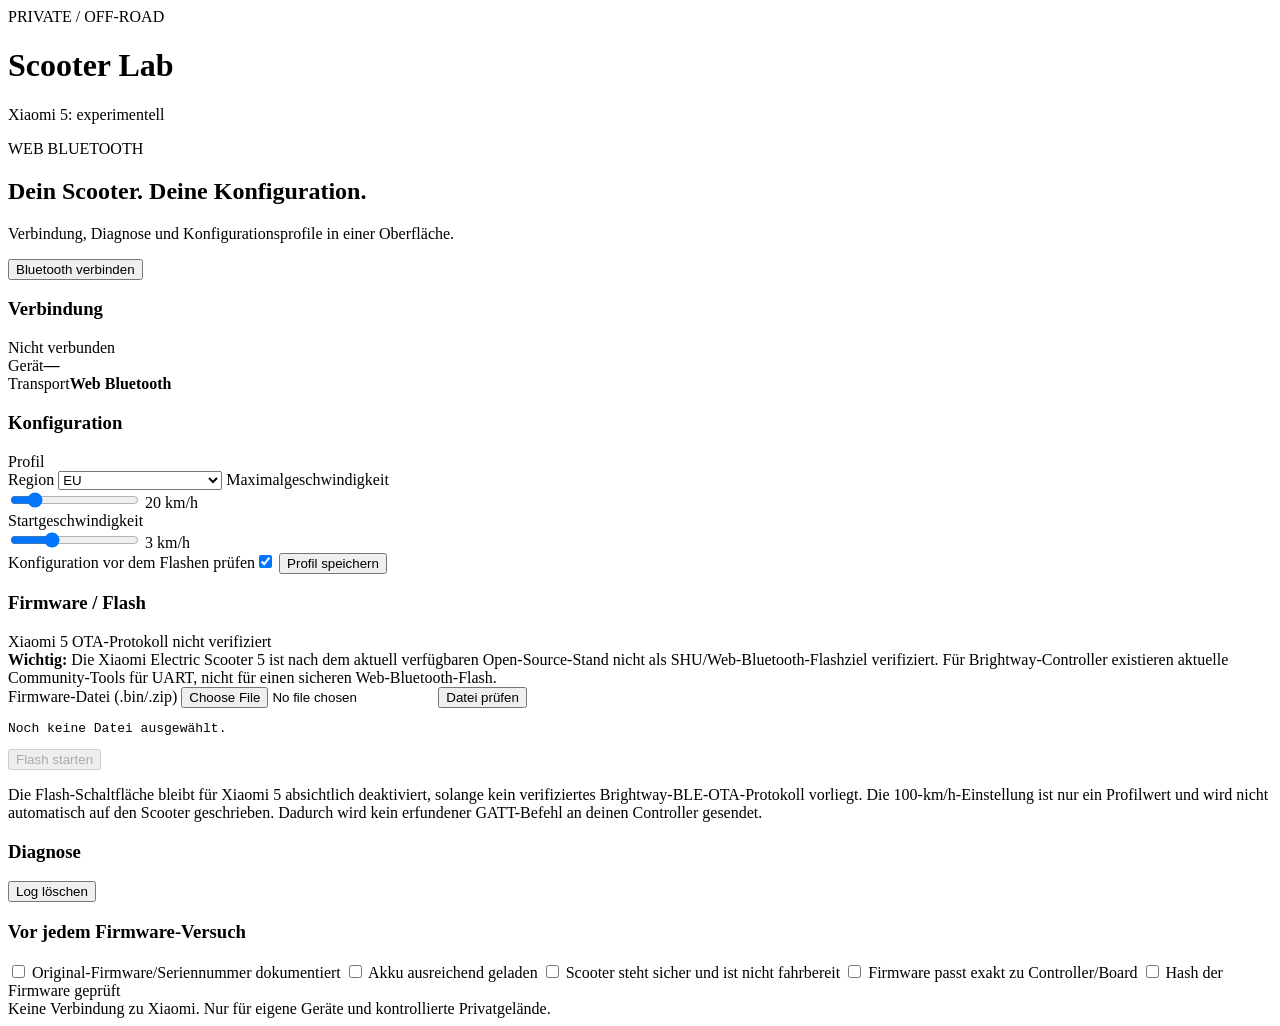
==== index.html @ a2d95643 "Add files via upload" ====
<!doctype html>
<html lang="de">
<head>
  <meta charset="utf-8">
  <meta name="viewport" content="width=device-width,initial-scale=1,viewport-fit=cover">
  <meta name="theme-color" content="#0b0d10">
  <meta name="description" content="Privates Scooter-Tuning-Dashboard mit Web-Bluetooth-Prüfung.">
  <link rel="manifest" href="./manifest.webmanifest">
  <link rel="icon" href="./icons/icon.svg" type="image/svg+xml">
  <link rel="stylesheet" href="./src/styles.css">
  <title>Scooter Lab</title>
</head>
<body>
<header class="topbar">
  <div>
    <div class="eyebrow">PRIVATE / OFF-ROAD</div>
    <h1>Scooter Lab</h1>
  </div>
  <span id="supportBadge" class="badge badge-warn">Xiaomi 5: experimentell</span>
</header>

<main class="shell">
  <section class="hero card">
    <div>
      <p class="eyebrow">WEB BLUETOOTH</p>
      <h2>Dein Scooter. Deine Konfiguration.</h2>
      <p class="muted">Verbindung, Diagnose und Konfigurationsprofile in einer Oberfläche.</p>
    </div>
    <button id="connectBtn" class="btn btn-primary">Bluetooth verbinden</button>
  </section>

  <section class="grid">
    <article class="card">
      <div class="card-head"><h3>Verbindung</h3><span id="connDot" class="dot"></span></div>
      <div id="connectionState" class="big-value">Nicht verbunden</div>
      <div class="kv"><span>Gerät</span><b id="deviceName">—</b></div>
      <div class="kv"><span>Transport</span><b>Web Bluetooth</b></div>
      <div id="browserWarning" class="notice hidden"></div>
    </article>

    <article class="card">
      <div class="card-head"><h3>Konfiguration</h3><span class="badge">Profil</span></div>
      <label>Region
        <select id="region">
          <option value="EU">EU</option>
          <option value="DE">DE</option>
          <option value="US">US</option>
          <option value="OFFROAD">Privatgelände / Off-road</option>
        </select>
      </label>
      <label>Maximalgeschwindigkeit
        <div class="range-row">
          <input id="speed" type="range" min="6" max="100" step="1" value="20">
          <output id="speedOut">20 km/h</output>
        </div>
      </label>
      <label>Startgeschwindigkeit
        <div class="range-row">
          <input id="startSpeed" type="range" min="0" max="10" step="1" value="3">
          <output id="startSpeedOut">3 km/h</output>
        </div>
      </label>
      <label class="switch-row"><span>Konfiguration vor dem Flashen prüfen</span><input id="verify" type="checkbox" checked></label>
      <button id="saveProfile" class="btn btn-secondary">Profil speichern</button>
    </article>
  </section>

  <section class="card">
    <div class="card-head"><h3>Firmware / Flash</h3><span id="flashBadge" class="badge badge-danger">Xiaomi 5 OTA-Protokoll nicht verifiziert</span></div>
    <div class="notice danger">
      <b>Wichtig:</b> Die Xiaomi Electric Scooter 5 ist nach dem aktuell verfügbaren Open-Source-Stand nicht als SHU/Web-Bluetooth-Flashziel verifiziert. Für Brightway-Controller existieren aktuelle Community-Tools für UART, nicht für einen sicheren Web-Bluetooth-Flash.
    </div>
    <div class="firmware-row">
      <label class="file">
        <span>Firmware-Datei (.bin/.zip)</span>
        <input id="firmwareFile" type="file" accept=".bin,.zip,application/octet-stream,application/zip">
      </label>
      <button id="verifyFirmware" class="btn btn-secondary">Datei prüfen</button>
    </div>
    <pre id="firmwareInfo" class="terminal">Noch keine Datei ausgewählt.</pre>
    <button id="flashBtn" class="btn btn-disabled" disabled>Flash starten</button>
    <p class="muted small">Die Flash-Schaltfläche bleibt für Xiaomi 5 absichtlich deaktiviert, solange kein verifiziertes Brightway-BLE-OTA-Protokoll vorliegt. Die 100-km/h-Einstellung ist nur ein Profilwert und wird nicht automatisch auf den Scooter geschrieben. Dadurch wird kein erfundener GATT-Befehl an deinen Controller gesendet.</p>
  </section>

  <section class="card">
    <div class="card-head"><h3>Diagnose</h3><button id="clearLog" class="text-btn">Log löschen</button></div>
    <pre id="log" class="terminal" aria-live="polite"></pre>
  </section>

  <section class="card checklist">
    <h3>Vor jedem Firmware-Versuch</h3>
    <label><input type="checkbox"> Original-Firmware/Seriennummer dokumentiert</label>
    <label><input type="checkbox"> Akku ausreichend geladen</label>
    <label><input type="checkbox"> Scooter steht sicher und ist nicht fahrbereit</label>
    <label><input type="checkbox"> Firmware passt exakt zu Controller/Board</label>
    <label><input type="checkbox"> Hash der Firmware geprüft</label>
  </section>
</main>

<footer>Keine Verbindung zu Xiaomi. Nur für eigene Geräte und kontrollierte Privatgelände.</footer>
<script type="module" src="./src/app.js"></script>
</body>
</html>
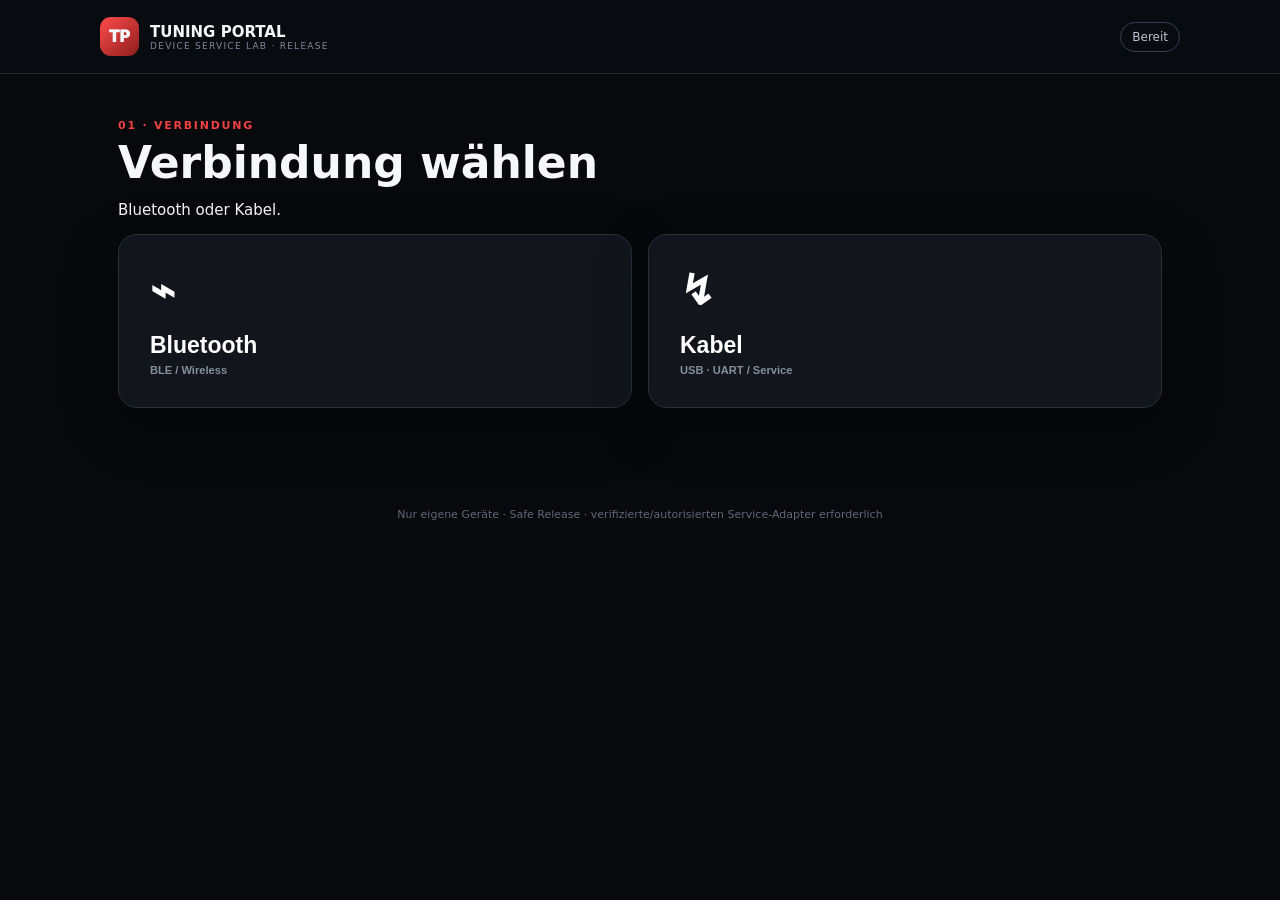
==== commit df3e3768: "Add files via upload" ====
--- a/index.html
+++ b/index.html
@@ -1,103 +1,10 @@
-<!doctype html>
-<html lang="de">
-<head>
-  <meta charset="utf-8">
-  <meta name="viewport" content="width=device-width,initial-scale=1,viewport-fit=cover">
-  <meta name="theme-color" content="#0b0d10">
-  <meta name="description" content="Privates Scooter-Tuning-Dashboard mit Web-Bluetooth-Prüfung.">
-  <link rel="manifest" href="./manifest.webmanifest">
-  <link rel="icon" href="./icons/icon.svg" type="image/svg+xml">
-  <link rel="stylesheet" href="./src/styles.css">
-  <title>Scooter Lab</title>
-</head>
-<body>
-<header class="topbar">
-  <div>
-    <div class="eyebrow">PRIVATE / OFF-ROAD</div>
-    <h1>Scooter Lab</h1>
-  </div>
-  <span id="supportBadge" class="badge badge-warn">Xiaomi 5: experimentell</span>
-</header>
-
-<main class="shell">
-  <section class="hero card">
-    <div>
-      <p class="eyebrow">WEB BLUETOOTH</p>
-      <h2>Dein Scooter. Deine Konfiguration.</h2>
-      <p class="muted">Verbindung, Diagnose und Konfigurationsprofile in einer Oberfläche.</p>
-    </div>
-    <button id="connectBtn" class="btn btn-primary">Bluetooth verbinden</button>
-  </section>
-
-  <section class="grid">
-    <article class="card">
-      <div class="card-head"><h3>Verbindung</h3><span id="connDot" class="dot"></span></div>
-      <div id="connectionState" class="big-value">Nicht verbunden</div>
-      <div class="kv"><span>Gerät</span><b id="deviceName">—</b></div>
-      <div class="kv"><span>Transport</span><b>Web Bluetooth</b></div>
-      <div id="browserWarning" class="notice hidden"></div>
-    </article>
-
-    <article class="card">
-      <div class="card-head"><h3>Konfiguration</h3><span class="badge">Profil</span></div>
-      <label>Region
-        <select id="region">
-          <option value="EU">EU</option>
-          <option value="DE">DE</option>
-          <option value="US">US</option>
-          <option value="OFFROAD">Privatgelände / Off-road</option>
-        </select>
-      </label>
-      <label>Maximalgeschwindigkeit
-        <div class="range-row">
-          <input id="speed" type="range" min="6" max="100" step="1" value="20">
-          <output id="speedOut">20 km/h</output>
-        </div>
-      </label>
-      <label>Startgeschwindigkeit
-        <div class="range-row">
-          <input id="startSpeed" type="range" min="0" max="10" step="1" value="3">
-          <output id="startSpeedOut">3 km/h</output>
-        </div>
-      </label>
-      <label class="switch-row"><span>Konfiguration vor dem Flashen prüfen</span><input id="verify" type="checkbox" checked></label>
-      <button id="saveProfile" class="btn btn-secondary">Profil speichern</button>
-    </article>
-  </section>
-
-  <section class="card">
-    <div class="card-head"><h3>Firmware / Flash</h3><span id="flashBadge" class="badge badge-danger">Xiaomi 5 OTA-Protokoll nicht verifiziert</span></div>
-    <div class="notice danger">
-      <b>Wichtig:</b> Die Xiaomi Electric Scooter 5 ist nach dem aktuell verfügbaren Open-Source-Stand nicht als SHU/Web-Bluetooth-Flashziel verifiziert. Für Brightway-Controller existieren aktuelle Community-Tools für UART, nicht für einen sicheren Web-Bluetooth-Flash.
-    </div>
-    <div class="firmware-row">
-      <label class="file">
-        <span>Firmware-Datei (.bin/.zip)</span>
-        <input id="firmwareFile" type="file" accept=".bin,.zip,application/octet-stream,application/zip">
-      </label>
-      <button id="verifyFirmware" class="btn btn-secondary">Datei prüfen</button>
-    </div>
-    <pre id="firmwareInfo" class="terminal">Noch keine Datei ausgewählt.</pre>
-    <button id="flashBtn" class="btn btn-disabled" disabled>Flash starten</button>
-    <p class="muted small">Die Flash-Schaltfläche bleibt für Xiaomi 5 absichtlich deaktiviert, solange kein verifiziertes Brightway-BLE-OTA-Protokoll vorliegt. Die 100-km/h-Einstellung ist nur ein Profilwert und wird nicht automatisch auf den Scooter geschrieben. Dadurch wird kein erfundener GATT-Befehl an deinen Controller gesendet.</p>
-  </section>
-
-  <section class="card">
-    <div class="card-head"><h3>Diagnose</h3><button id="clearLog" class="text-btn">Log löschen</button></div>
-    <pre id="log" class="terminal" aria-live="polite"></pre>
-  </section>
-
-  <section class="card checklist">
-    <h3>Vor jedem Firmware-Versuch</h3>
-    <label><input type="checkbox"> Original-Firmware/Seriennummer dokumentiert</label>
-    <label><input type="checkbox"> Akku ausreichend geladen</label>
-    <label><input type="checkbox"> Scooter steht sicher und ist nicht fahrbereit</label>
-    <label><input type="checkbox"> Firmware passt exakt zu Controller/Board</label>
-    <label><input type="checkbox"> Hash der Firmware geprüft</label>
-  </section>
-</main>
-
-<footer>Keine Verbindung zu Xiaomi. Nur für eigene Geräte und kontrollierte Privatgelände.</footer>
-<script type="module" src="./src/app.js"></script>
-</body>
-</html>
+<!doctype html><html lang="de"><head><meta charset="utf-8"><meta name="viewport" content="width=device-width,initial-scale=1"><meta name="theme-color" content="#080a0e"><title>Tuning Portal — Release</title><link rel="stylesheet" href="style.css"></head><body>
+<header><div class="brand"><div class="logo">TP</div><div><b>TUNING PORTAL</b><small>DEVICE SERVICE LAB · RELEASE</small></div></div><div id="status" class="status">Bereit</div></header>
+<main>
+<section id="transport" class="screen active"><div class="eyebrow">01 · VERBINDUNG</div><h1>Verbindung wählen</h1><p>Bluetooth oder Kabel.</p><div class="cards two"><button class="card" data-transport="Bluetooth"><span>⌁</span><b>Bluetooth</b><small>BLE / Wireless</small></button><button class="card" data-transport="Kabel"><span>↯</span><b>Kabel</b><small>USB · UART / Service</small></button></div></section>
+<section id="vehicle" class="screen"><button class="back">← Zurück</button><div class="eyebrow">02 · GERÄT</div><h1>Was möchtest du tunen?</h1><div class="cards two"><button class="card" data-type="scooter"><span>🛴</span><b>E-Scooter</b><small>Xiaomi · Segway-Ninebot · NIU · Navee</small></button><button class="card" data-type="bike"><span>🚲</span><b>E-Bike</b><small>Bosch Smart System</small></button></div></section>
+<section id="brand" class="screen"><button class="back">← Zurück</button><div class="eyebrow">03 · MARKE</div><h1>Marke</h1><div id="brands" class="grid"></div></section>
+<section id="model" class="screen"><button class="back">← Zurück</button><div class="eyebrow">04 · MODELL</div><h1>Modell</h1><div id="models" class="grid"></div></section>
+<section id="dashboard" class="screen"><button class="back">← Zurück</button><div class="eyebrow">05 · SERVICE</div><h1 id="title"></h1><p id="subtitle"></p><div class="actions"><button id="police" class="dark">🚓 Police Mode</button><button id="reset" class="dark">↩ Original wiederherstellen</button></div><div class="notice"><b>⚠️ Achtung</b><br>Diese Release enthält keine fremden Firmwareimages, Schlüssel oder nicht dokumentierten Flash-Befehle. Geschwindigkeits-/Leistungsentsperrungen werden nicht durch diese Version aktiviert.</div><div class="panels"><article><h3>🔌 Verbindung</h3><button id="connect">Gerät auswählen</button><p id="conn">Nicht verbunden</p></article><article><h3>📦 Firmware</h3><input id="file" type="file" accept=".bin,.hex,.zip"><pre id="info">Keine Datei gewählt.</pre></article><article><h3>🛡️ Profil</h3><div id="profile">Originalprofil</div><p class="muted">Police Mode sperrt Profiländerungen in dieser Oberfläche.</p></article><article><h3>⚙️ Service</h3><button id="prepare">Service vorbereiten</button><p class="muted">Vor einem potenziell dauerhaften Vorgang erscheint ein mehrstufiger Warn- und Countdown-Dialog.</p></article></div><pre id="log"></pre></section></main>
+<div id="modal" class="modal hidden"><div class="modalbox"><div class="modalhead"><b id="mstep"></b><button id="mclose">×</button></div><div id="mcontent"></div><div id="countdown"></div><label class="confirm"><input type="checkbox" id="ack"> Ich habe den Hinweis gelesen und verstanden.</label><div class="modalactions"><button id="mback" class="dark">Zurück</button><button id="mnext" disabled>Weiter</button></div></div></div>
+<footer>Nur eigene Geräte · Safe Release · verifizierte/autorisierten Service-Adapter erforderlich</footer><script src="app.js"></script></body></html>
--- a/style.css
+++ b/style.css
@@ -0,0 +1 @@
+*{box-sizing:border-box}body{margin:0;background:#07090d;color:#f5f7fa;font:15px system-ui,-apple-system,BlinkMacSystemFont,"Segoe UI",sans-serif}header{height:74px;padding:0 max(18px,calc((100vw - 1080px)/2));display:flex;align-items:center;justify-content:space-between;border-bottom:1px solid #242b34;background:#090c11ed;position:sticky;top:0;z-index:4}.brand{display:flex;align-items:center;gap:11px}.logo{display:grid;place-items:center;width:39px;height:39px;border-radius:11px;background:linear-gradient(135deg,#ff4b4b,#8e1d1d);font-weight:950}.brand small{display:block;color:#7f8995;font-size:9px;letter-spacing:.14em}.status{border:1px solid #34404d;border-radius:999px;padding:7px 11px;color:#bbc3cd;font-size:12px}main{max-width:1080px;margin:auto;padding:45px 18px 75px}.screen{display:none}.screen.active{display:block}.eyebrow{font-size:11px;font-weight:900;letter-spacing:.16em;color:#ef4242}h1{font-size:44px;line-height:1.05;margin:8px 0 12px}.cards,.panels{display:grid;grid-template-columns:repeat(2,1fr);gap:16px}.card,.tile,article{background:#12161c;border:1px solid #29313b;border-radius:19px;color:#fff;box-shadow:0 18px 55px #0005}.card{padding:31px;text-align:left;cursor:pointer;transition:.16s}.card:hover,.tile:hover{transform:translateY(-3px);border-color:#e33e3e}.card span{display:block;font-size:42px;margin-bottom:17px}.card b{display:block;font-size:23px}.card small,.tile small,.muted{display:block;color:#858f9b;margin-top:5px}.grid{display:grid;grid-template-columns:repeat(3,1fr);gap:13px}.tile{padding:20px;text-align:left;cursor:pointer}.tile b{font-size:17px}.back{background:none;border:0;color:#adb6c0;padding:0;margin-bottom:22px}.notice{padding:17px;margin:18px 0;background:#211518;border:1px solid #693d42;border-radius:13px;color:#e8ced0}.panels{grid-template-columns:1fr 1fr}.panels article{padding:18px}button{background:#e33b3b;color:#fff;border:0;border-radius:10px;padding:11px 15px;font-weight:850;cursor:pointer}.dark{background:#303640}button:disabled{background:#30353c;color:#777;cursor:not-allowed}.actions{display:flex;gap:10px;flex-wrap:wrap;margin:15px 0}input{width:100%;padding:10px;margin:9px 0;background:#0b0e13;color:#fff;border:1px solid #343c47;border-radius:9px}pre{white-space:pre-wrap;background:#080a0e;border:1px solid #252c35;border-radius:10px;padding:12px;font:12px ui-monospace,Consolas,monospace}.modal{position:fixed;inset:0;background:#000c;display:grid;place-items:center;z-index:20;padding:18px}.hidden{display:none}.modalbox{max-width:620px;width:100%;background:#12161c;border:1px solid #3b444f;border-radius:20px;padding:22px;box-shadow:0 25px 100px #000}.modalhead{display:flex;justify-content:space-between;color:#929ca8;font-size:11px;letter-spacing:.12em}.modalhead button{background:none;font-size:24px;padding:0}.modalbox h2{font-size:28px}.confirm{display:block;background:#0b0e13;border:1px solid #2b333d;border-radius:11px;padding:14px}.confirm input{width:auto}.modalactions{display:flex;justify-content:space-between;margin-top:14px}.modalbox #countdown{text-align:center;color:#ef4444;font-weight:900;padding:14px}footer{text-align:center;color:#606975;font-size:11px;padding:25px}@media(max-width:720px){.cards,.panels,.grid{grid-template-columns:1fr}h1{font-size:34px}}
